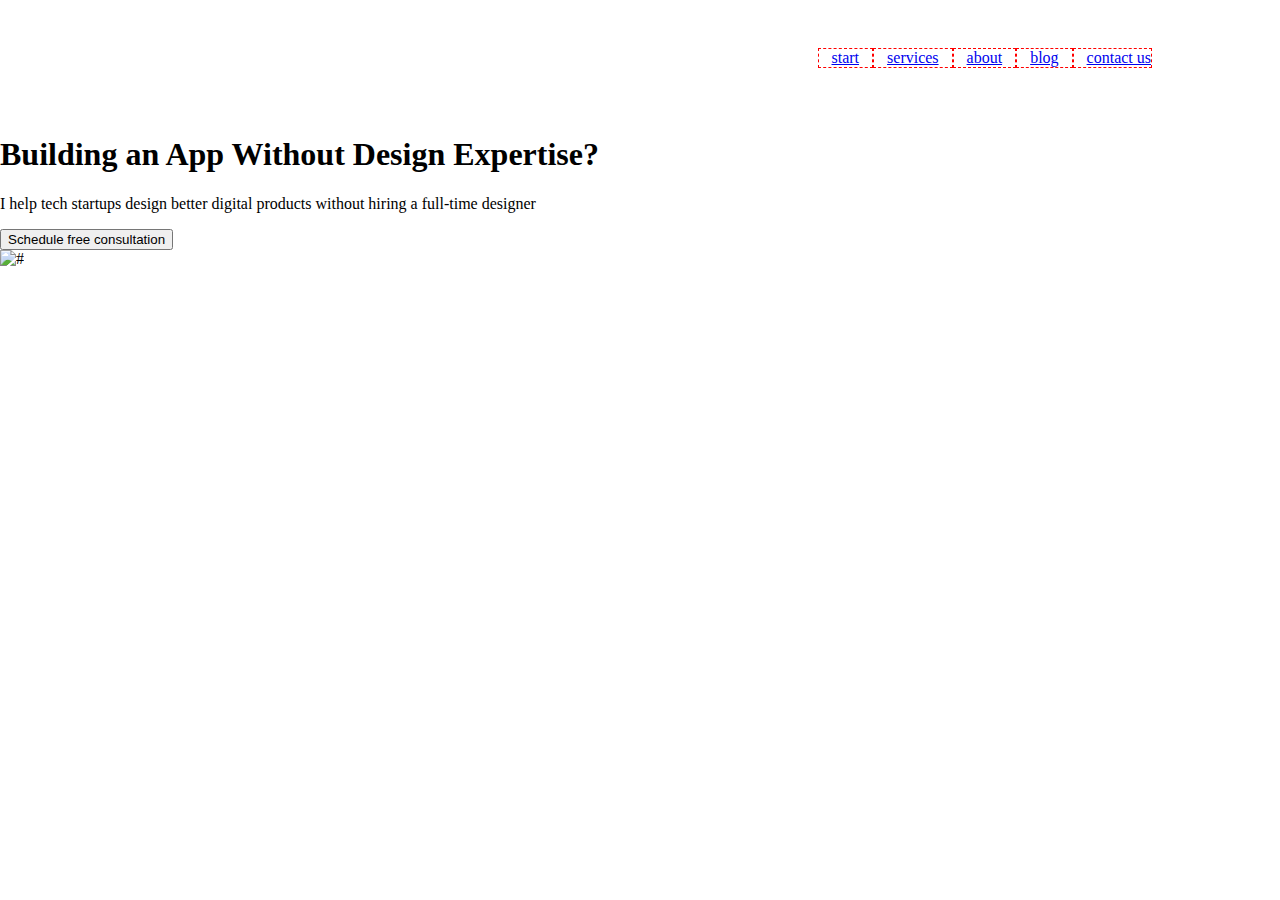
==== index.html @ 3394af83 "добавила логотип" ====
<!DOCTYPE html>
<html>
<head>
    <meta charset="utf-8">
    <title>Мой первый сайт</title>
    <link rel="stylesheet"href="https://fonts.googleapis.com/css2?family=Roboto&display=swap" rel="stylesheet">
    <link rel="stylesheet"href="fonts.css">
    <link rel="stylesheet"href="style.css">
</head>
<body>
  <div class="wramper">
    <header class="header">
      <!--div class="logo">app.creation</div-->
      <div class="logo"></div>
      <nav class="menu">
          <a class="menu__item" href="#">start</a>
          <a class="menu__item" href="#">services</a>
          <a class="menu__item" href="#">about</a>
          <a class="menu__item" href="#">blog</a>
          <a class="menu__item" href="#">contact us</a>
      </nav>
    </header>
  </div>
    <section class="main-section">
      <main class="main-content">
        <h1 class="main-content__title">Building an App Without Design Expertise?</h1>
        <p class="main-content__discription">I help tech startups design better digital products without hiring a full-time designer</p>
        <button class="main-content__button">Schedule free consultation</button>
      </main>
      <div class="image-content">
        <img class="image-content__image" src="#" alt="#">
      </div>
    </section>
</body>
</html>
---- style.css ----
.title {
  font-family: Roboto;
}
body {
  margin: 0;
}
.wramper {
  margin: auto;
  width: 80%;
}
.logo,.menu {
  display: inline-block;
}
.header {
  padding: 40px 0;
  display: flex;
  justify-content: space-between;
}
.logo {
  //padding: 40px 0;
  //font: bold 24px/31px pt_serif, arial, helvetica, sans-serif;
  width: 190px;
  height: 35px;
  background: url('img/logo.svg')
}
.menu {
  display: flex;
  align-items: center;
}
.menu__item {
  padding: 0 13px;
  border: dashed 1px red;
}
.menu__item:last-child {
  padding-right: 0;
}
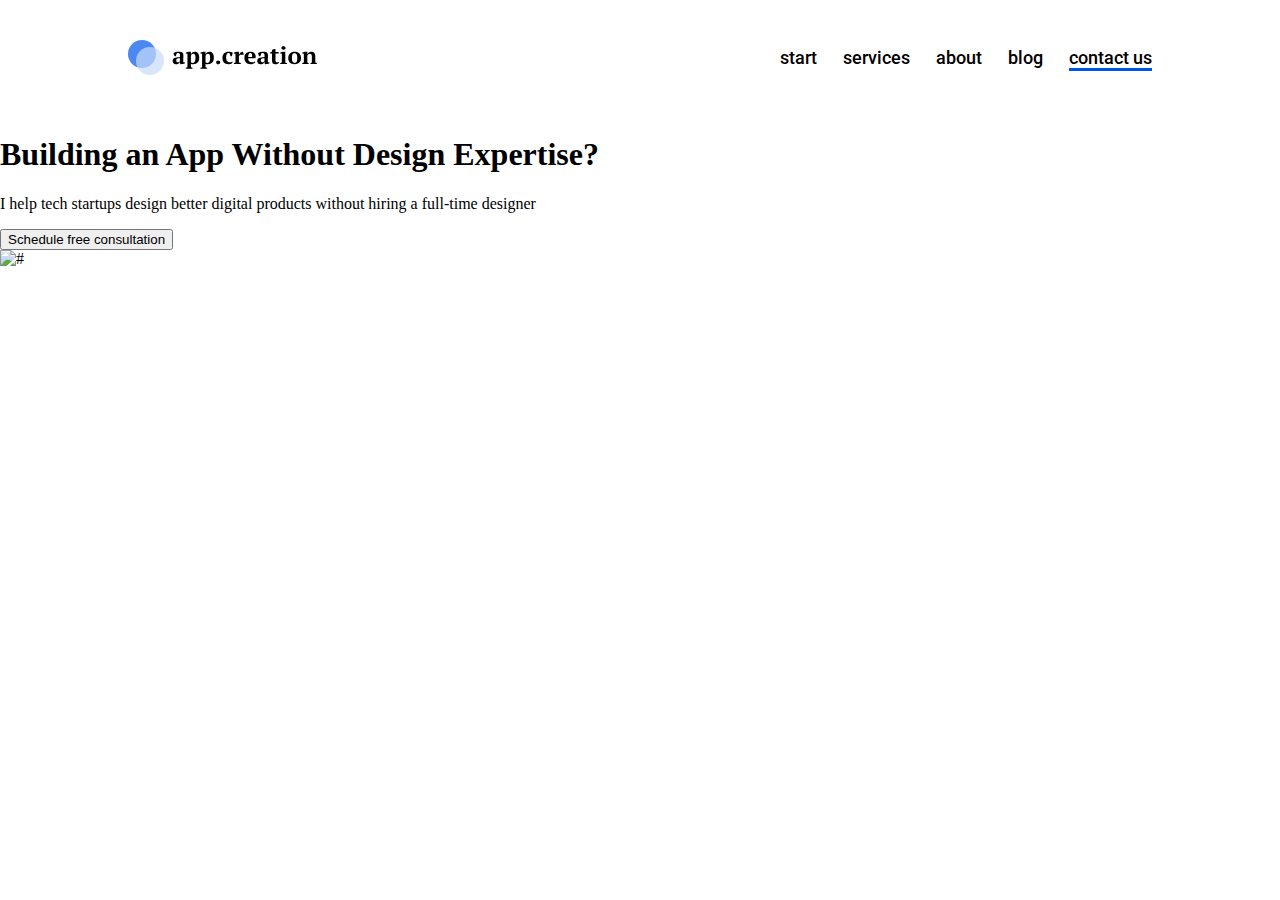
==== commit 6302b017: "создала меню сайта" ====
--- a/index.html
+++ b/index.html
@@ -5,6 +5,7 @@
     <title>Мой первый сайт</title>
     <link rel="stylesheet"href="https://fonts.googleapis.com/css2?family=Roboto&display=swap" rel="stylesheet">
     <link rel="stylesheet"href="fonts.css">
+    <link rel="stylesheet"href="font-roboto.css">
     <link rel="stylesheet"href="style.css">
 </head>
 <body>
@@ -17,7 +18,7 @@
           <a class="menu__item" href="#">services</a>
           <a class="menu__item" href="#">about</a>
           <a class="menu__item" href="#">blog</a>
-          <a class="menu__item" href="#">contact us</a>
+          <a class="menu__item menu__item_activ" href="#">contact us</a>
       </nav>
     </header>
   </div>
--- a/fonts.css
+++ b/fonts.css
@@ -0,0 +1,44 @@
+/*! Generated by Font Squirrel (https://www.fontsquirrel.com) on December 7, 2020 */
+
+
+
+@font-face {
+    font-family: 'pt_serifbold';
+    src: url('fonts/ptserif-bold-webfont.woff') format('woff');
+    font-weight: normal;
+    font-style: normal;
+
+}
+
+
+
+
+@font-face {
+    font-family: 'pt_serifbold_italic';
+    src: url('fonts/ptserif-bolditalic-webfont.woff') format('woff');
+    font-weight: normal;
+    font-style: normal;
+
+}
+
+
+
+
+@font-face {
+    font-family: 'pt_serifitalic';
+    src: url('fonts/ptserif-italic-webfont.woff') format('woff');
+    font-weight: normal;
+    font-style: normal;
+
+}
+
+
+
+
+@font-face {
+    font-family: 'pt_serif';
+    src: url('fonts/ptserif-regular-webfont.woff') format('woff');
+    font-weight: normal;
+    font-style: normal;
+
+}
--- a/font-roboto.css
+++ b/font-roboto.css
@@ -0,0 +1,132 @@
+/*! Generated by Font Squirrel (https://www.fontsquirrel.com) on December 14, 2020 */
+
+
+
+@font-face {
+    font-family: 'robotoblack';
+    src: url('roboto-black-webfont.woff') format('woff');
+    font-weight: normal;
+    font-style: normal;
+
+}
+
+
+
+
+@font-face {
+    font-family: 'robotoblack_italic';
+    src: url('roboto-blackitalic-webfont.woff') format('woff');
+    font-weight: normal;
+    font-style: normal;
+
+}
+
+
+
+
+@font-face {
+    font-family: 'robotobold';
+    src: url('roboto-bold-webfont.woff') format('woff');
+    font-weight: normal;
+    font-style: normal;
+
+}
+
+
+
+
+@font-face {
+    font-family: 'robotobold_italic';
+    src: url('roboto-bolditalic-webfont.woff') format('woff');
+    font-weight: normal;
+    font-style: normal;
+
+}
+
+
+
+
+@font-face {
+    font-family: 'robotoitalic';
+    src: url('roboto-italic-webfont.woff') format('woff');
+    font-weight: normal;
+    font-style: normal;
+
+}
+
+
+
+
+@font-face {
+    font-family: 'robotolight_italic';
+    src: url('roboto-lightitalic-webfont.woff') format('woff');
+    font-weight: normal;
+    font-style: normal;
+
+}
+
+
+
+
+@font-face {
+    font-family: 'robotolight';
+    src: url('roboto-light-webfont.woff') format('woff');
+    font-weight: normal;
+    font-style: normal;
+
+}
+
+
+
+
+@font-face {
+    font-family: 'robotomedium';
+    src: url('roboto-medium-webfont.woff') format('woff');
+    font-weight: normal;
+    font-style: normal;
+
+}
+
+
+
+
+@font-face {
+    font-family: 'robotomedium_italic';
+    src: url('roboto-mediumitalic-webfont.woff') format('woff');
+    font-weight: normal;
+    font-style: normal;
+
+}
+
+
+
+
+@font-face {
+    font-family: 'roboto';
+    src: url('roboto-regular-webfont.woff') format('woff');
+    font-weight: normal;
+    font-style: normal;
+
+}
+
+
+
+
+@font-face {
+    font-family: 'robotothin';
+    src: url('roboto-thin-webfont.woff') format('woff');
+    font-weight: normal;
+    font-style: normal;
+
+}
+
+
+
+
+@font-face {
+    font-family: 'robotothin_italic';
+    src: url('roboto-thinitalic-webfont.woff') format('woff');
+    font-weight: normal;
+    font-style: normal;
+
+}
--- a/style.css
+++ b/style.css
@@ -28,9 +28,28 @@
   align-items: center;
 }
 .menu__item {
-  padding: 0 13px;
-  border: dashed 1px red;
+  position: relative;
+  margin-right: 26px;
+  font: 500 18px/21px roboto,arial, helvetica, sans-serif;
+  color: #000;
+  text-decoration: none;
+}
+.menu__item_activ::after{
+  position: absolute;
+  display: block;
+  content: "";
+  left: 0;
+  width: 100%;
+  height: 3px;
+  background: #0056EC;
+  transition: opacity 0.5s
+}
+.menu__item:hover{
+  opacity: 0.5;
+}
+.menu__item:hover:after,.menu__item_activ:after{
+  opacity: 1;
 }
 .menu__item:last-child {
-  padding-right: 0;
+  margin-right: 0;
 }
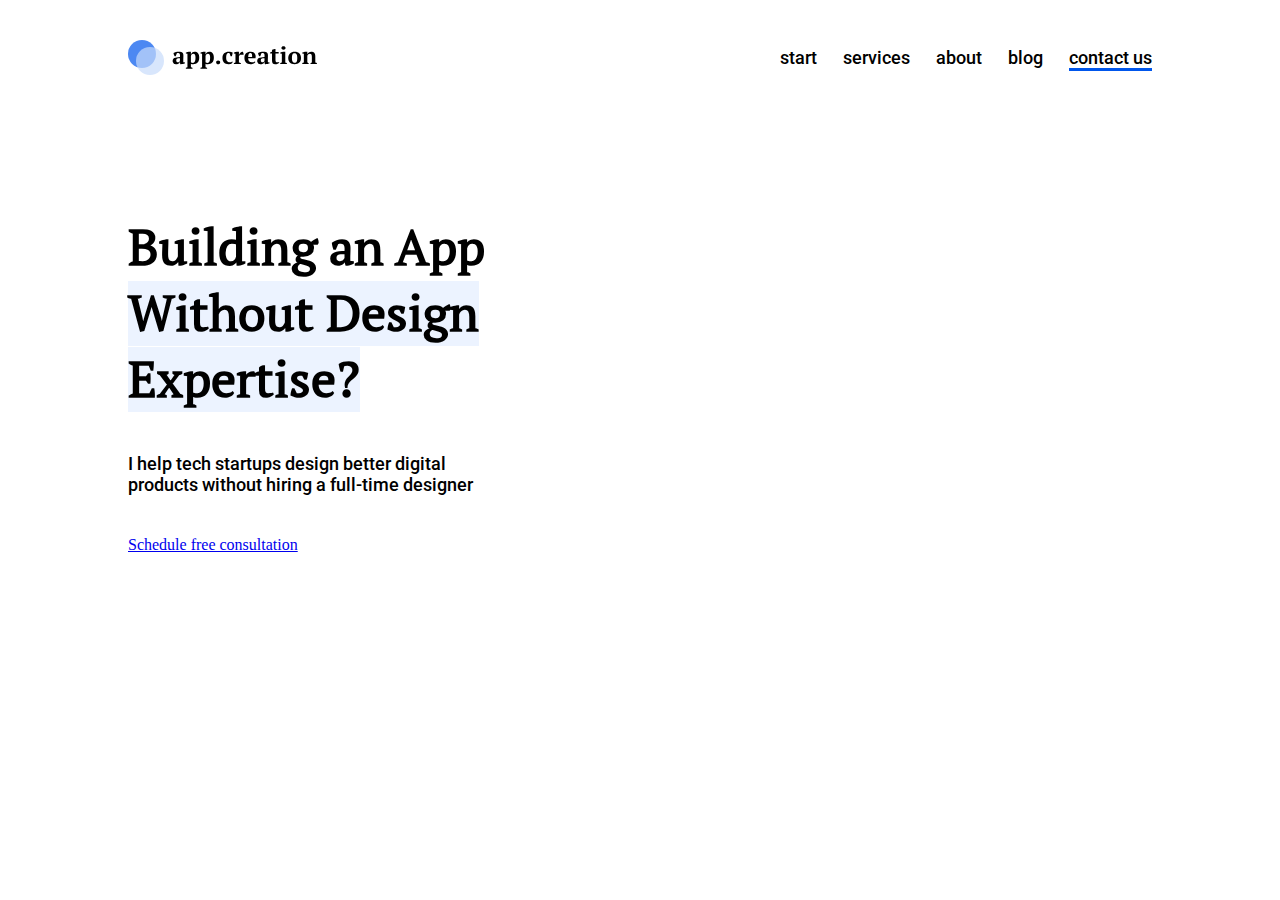
==== commit e6fea49c: "Написала стили для основного блока" ====
--- a/index.html
+++ b/index.html
@@ -21,16 +21,18 @@
           <a class="menu__item menu__item_activ" href="#">contact us</a>
       </nav>
     </header>
+    <section class="main">
+        <h1 class="main__title">
+          Building an App
+          <span class="main__title-text_highlight">
+            Without Design Expertise?
+          </span>
+        </h1>
+        <p class="main__subtitle">I help tech startups design better digital products without hiring a full-time designer</p>
+        <a class="main__button" href="#">
+          Schedule free consultation
+        </a>
+    </section>
   </div>
-    <section class="main-section">
-      <main class="main-content">
-        <h1 class="main-content__title">Building an App Without Design Expertise?</h1>
-        <p class="main-content__discription">I help tech startups design better digital products without hiring a full-time designer</p>
-        <button class="main-content__button">Schedule free consultation</button>
-      </main>
-      <div class="image-content">
-        <img class="image-content__image" src="#" alt="#">
-      </div>
-    </section>
 </body>
 </html>
--- a/style.css
+++ b/style.css
@@ -12,6 +12,7 @@
   display: inline-block;
 }
 .header {
+  margin-bottom: 100px;
   padding: 40px 0;
   display: flex;
   justify-content: space-between;
@@ -53,3 +54,31 @@
 .menu__item:last-child {
   margin-right: 0;
 }
+.main {
+  padding: 0 63% 100px 0;
+  background: top right no-repeat url(img/main.svg);
+}
+.main__title {
+  font: bold 50px/66px pt_serif, arial, helvetica, sans-serif;
+  margin: 0 0 40px 0;
+}
+.main__title-text_highlight {
+  background: #ECF3FF;
+}
+.main__subtitle {
+  margin: 0 0 41px 0;
+  font: 500 18px/21px roboto,arial, helvetica, sans-serif;
+}
+.main__botton {
+  display: inline-block;
+  padding: 14px 16px;
+  color: #FFFFFF;
+  background: #0056EC
+  font: 500 14px/16px roboto,arial, helvetica, sans-serif;
+  text-decoration: none;
+  border-radius: 4px;
+  transition: opacity .5s;
+}
+.main__botton:hover{
+  opacity:.5;
+}
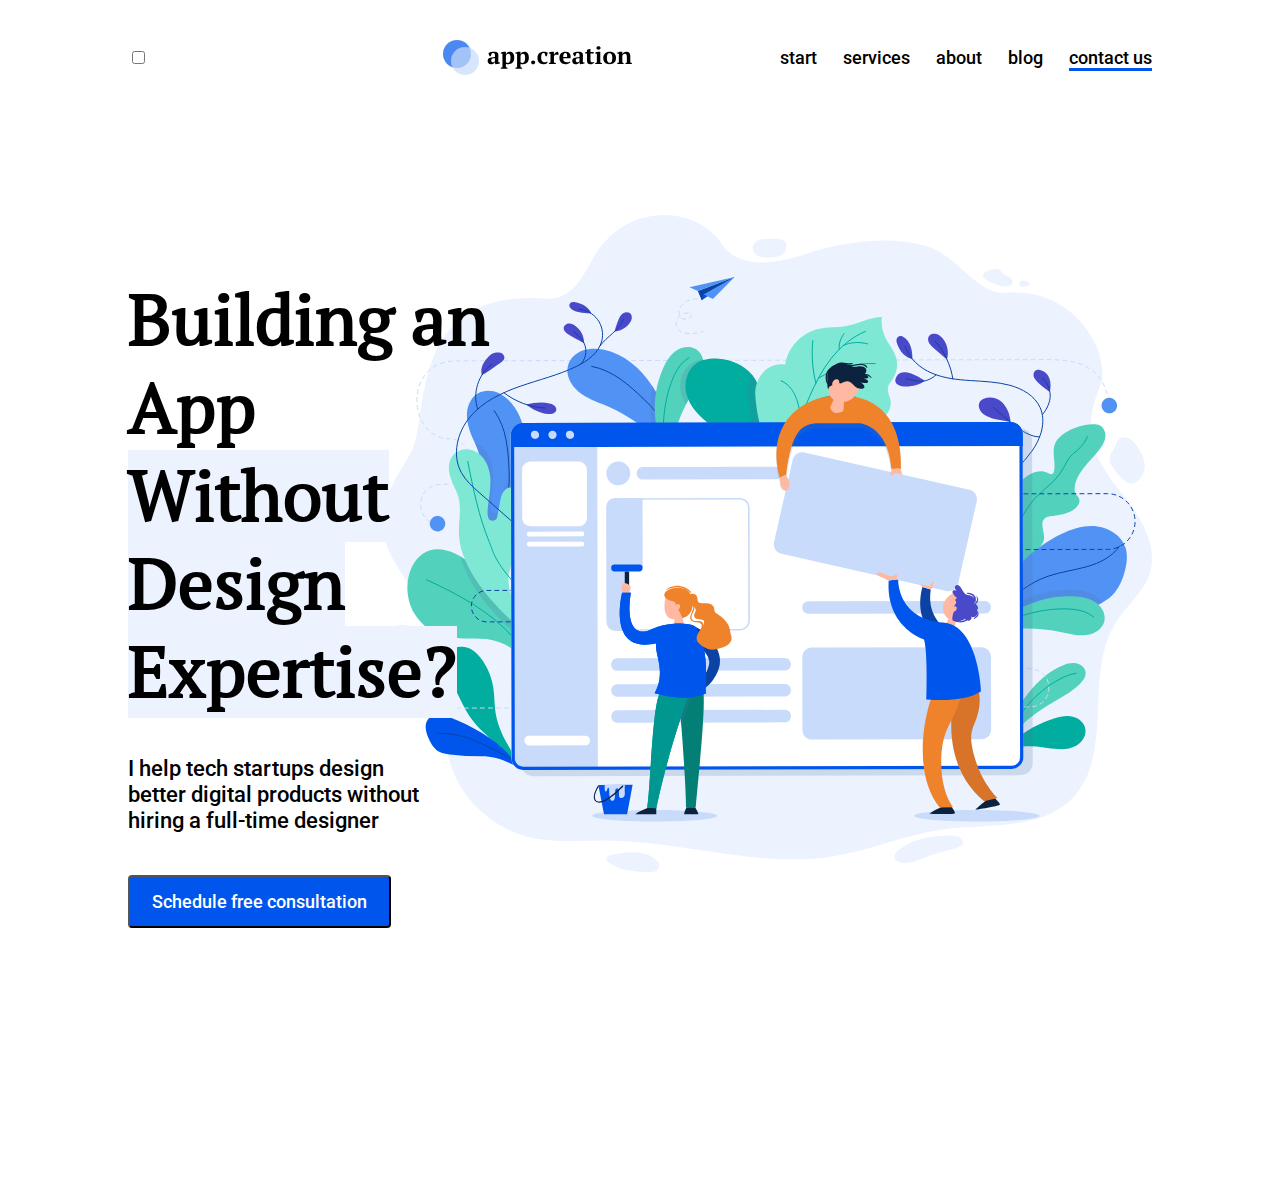
==== commit 4f76a2e4: "адаптировала под телефон" ====
--- a/index.html
+++ b/index.html
@@ -2,6 +2,7 @@
 <html>
 <head>
     <meta charset="utf-8">
+    <meta name="viewport" content="width=device-width, initial-scale=1">
     <title>Мой первый сайт</title>
     <link rel="stylesheet"href="https://fonts.googleapis.com/css2?family=Roboto&display=swap" rel="stylesheet">
     <link rel="stylesheet"href="fonts.css">
@@ -11,6 +12,10 @@
 <body>
   <div class="wramper">
     <header class="header">
+     <input type="checkbox" id="checkbox"/>
+     <label class="menu__btn" for="checkbox">
+       <span></span>
+     </label>
       <!--div class="logo">app.creation</div-->
       <div class="logo"></div>
       <nav class="menu">
@@ -28,10 +33,10 @@
             Without Design Expertise?
           </span>
         </h1>
-        <p class="main__subtitle">I help tech startups design better digital products without hiring a full-time designer</p>
-        <a class="main__button" href="#">
+        <p class="main__subtitle">I help tech startups design better digital products without hiring a&nbsp;full-time designer</p>
+        <button class="main__botton" href="#">
           Schedule free consultation
-        </a>
+        </button>
     </section>
   </div>
 </body>
--- a/style.css
+++ b/style.css
@@ -55,26 +55,26 @@
   margin-right: 0;
 }
 .main {
-  padding: 0 63% 100px 0;
-  background: top right no-repeat url(img/main.svg);
+  padding: 6% 63% 263px 0;
+  background: top right no-repeat url(img/mainimg.svg);
 }
 .main__title {
-  font: bold 50px/66px pt_serif, arial, helvetica, sans-serif;
+  font: bold 71px/88px pt_serif, arial, helvetica, sans-serif;
   margin: 0 0 40px 0;
 }
 .main__title-text_highlight {
   background: #ECF3FF;
 }
 .main__subtitle {
-  margin: 0 0 41px 0;
-  font: 500 18px/21px roboto,arial, helvetica, sans-serif;
+  margin: 0 16% 41px 0;
+  font: 500 22px/26px roboto,arial, helvetica, sans-serif;
 }
 .main__botton {
   display: inline-block;
-  padding: 14px 16px;
-  color: #FFFFFF;
-  background: #0056EC
-  font: 500 14px/16px roboto,arial, helvetica, sans-serif;
+  font: 500 18px/21px roboto,arial, helvetica, sans-serif;
+  color: #FFF;
+  background: #0056EC;
+  padding: 14px 22px;
   text-decoration: none;
   border-radius: 4px;
   transition: opacity .5s;
@@ -82,3 +82,107 @@
 .main__botton:hover{
   opacity:.5;
 }
+@media (max-width:360px) {
+  .menu {
+    display: none;
+  }
+  .header {
+    margin-bottom: 28px;
+  }
+  .main {
+    text-align: center;
+    padding: 74% 0 0;
+    background-size: 74%;
+    background-position: top center;
+  }
+  .main__title {
+    font: bold 30px/39px pt_serif, arial, helvetica, sans-serif;
+    margin-bottom: 44px;
+  }
+  .main__title {
+    font: bold 71px/88px pt_serif, arial, helvetica, sans-serif;
+    margin: 0 0 40px 0;
+  }
+  .main__subtitle {
+    margin-bottom: 25px;
+    font: 500 16px/19px roboto,arial, helvetica, sans-serif;
+  }
+  .main__botton {
+    font: 500 14px/16px roboto,arial, helvetica, sans-serif;
+  }
+  #checkbox {
+    opacity: 0;
+  }
+  #checkbox:checked ~ .menu__btn > span {
+    transform: rotate(45deg);
+  }
+  #checkbox:checked ~ .menu__btn > span::before {
+    top: 0;
+    transform: rotate(0);
+  }
+  #checkbox:checked ~ .menu__btn > span::after {
+    top: 0;
+    transform: rotate(90deg);
+  }
+  #checkbox:checked ~ .menu__box {
+    visibility: visible;
+    left: 0;
+  }
+  .menu__btn {
+    display: flex;
+    align-items: center;
+    position: fixed;
+    top: 20px;
+    left: 20px;
+    width: 26px;
+    height: 26px;
+    cursor: pointer;
+    z-index: 1;
+  }
+  .menu__btn > span,
+  .menu__btn > span::before,
+  .menu__btn > span::after {
+    display: block;
+    position: absolute;
+    width: 100%;
+    height: 2px;
+    background-color: #616161;
+    transition-duration: .25s;
+  }
+  .menu__btn > span::before {
+    content: '';
+    top: -8px;
+  }
+  .menu__btn > span::after {
+    content: '';
+    top: 8px;
+  }
+  .menu {
+    display: block;
+    position: fixed;
+    visibility: hidden;
+    top: 0;
+    left: -100%;
+    width: 300px;
+    height: 100%;
+    margin: 0;
+    padding: 80px 0;
+    list-style: none;
+    background-color: #ECEFF1;
+    box-shadow: 1px 0px 6px rgba(0, 0, 0, .2);
+    transition-duration: .25s;
+  }
+  .menu__item {
+    display: block;
+    padding: 12px 24px;
+    color: #333;
+    font-family: 'Roboto', sans-serif;
+    font-size: 20px;
+    font-weight: 600;
+    text-decoration: none;
+    transition-duration: .25s;
+  }
+  .menu__item:hover {
+    background-color: #CFD8DC;
+  }
+}
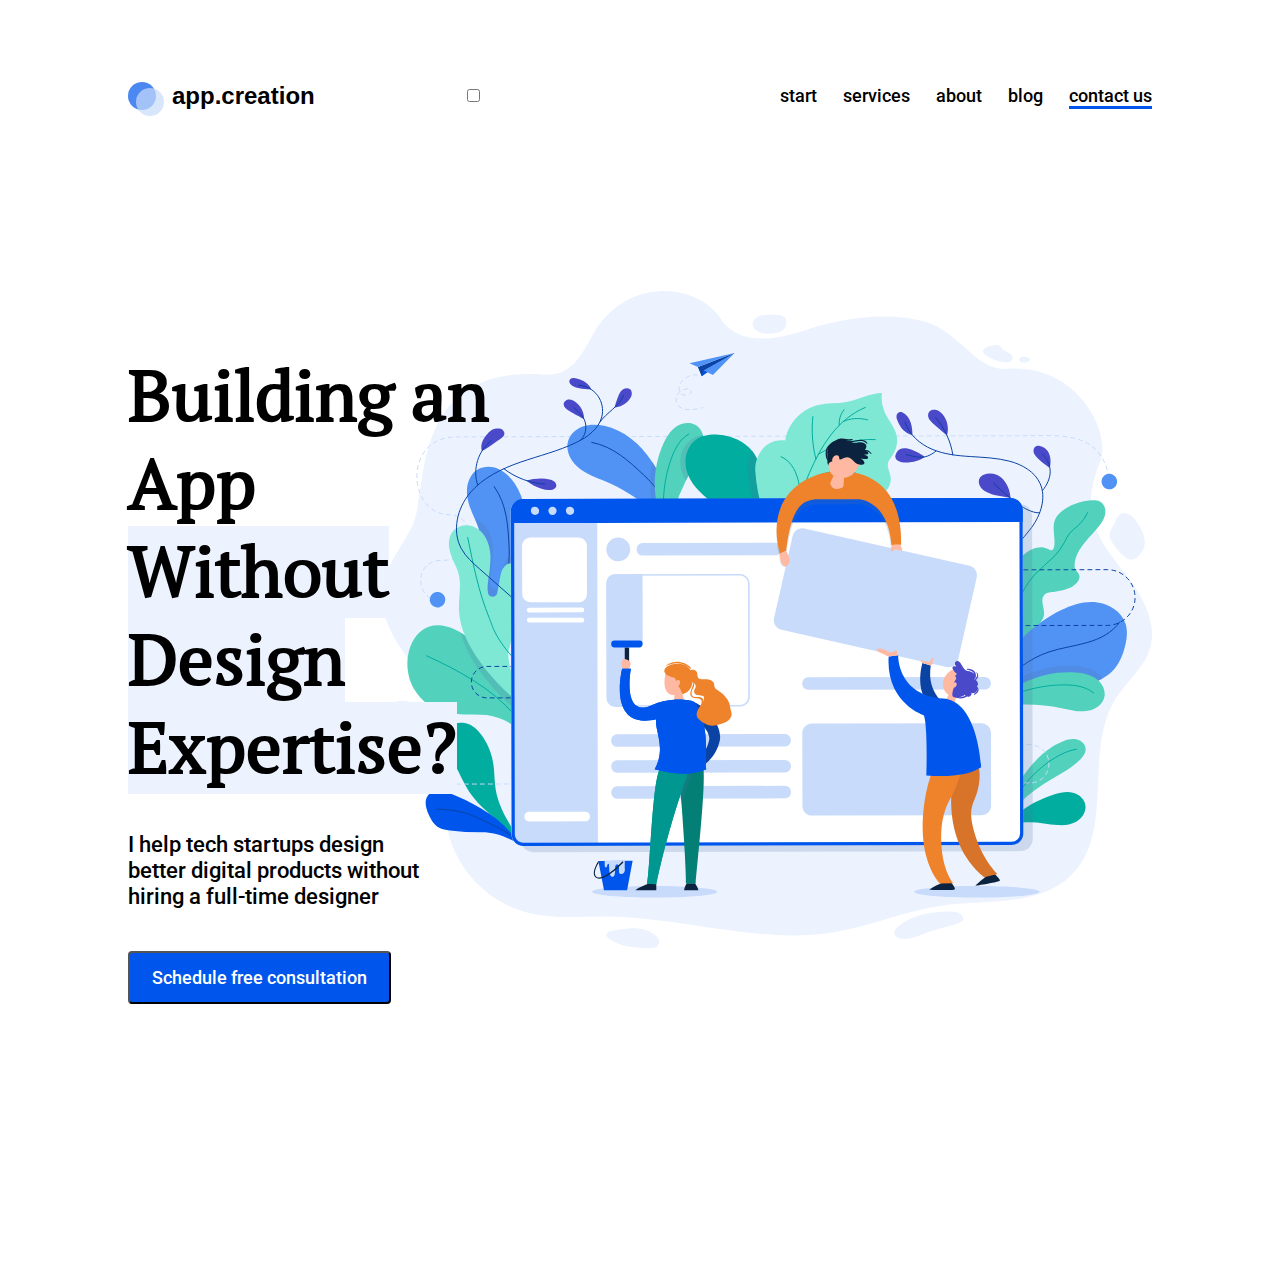
==== commit d9e3657d: "адаптация под телефон" ====
--- a/index.html
+++ b/index.html
@@ -1,7 +1,7 @@
 <!DOCTYPE html>
 <html>
 <head>
-    <meta charset="utf-8">
+    <meta charset="UTF-8">
     <meta name="viewport" content="width=device-width, initial-scale=1">
     <title>Мой первый сайт</title>
     <link rel="stylesheet"href="https://fonts.googleapis.com/css2?family=Roboto&display=swap" rel="stylesheet">
@@ -12,12 +12,15 @@
 <body>
   <div class="wramper">
     <header class="header">
+      <div class="logo">
+                <div class="logo__circle logo__circle_color_dark-blue"></div>
+                <div class="logo__circle logo__circle_color_blue"></div>
+                app.creation
+            </div>
      <input type="checkbox" id="checkbox"/>
      <label class="menu__btn" for="checkbox">
        <span></span>
      </label>
-      <!--div class="logo">app.creation</div-->
-      <div class="logo"></div>
       <nav class="menu">
           <a class="menu__item" href="#">start</a>
           <a class="menu__item" href="#">services</a>
--- a/style.css
+++ b/style.css
@@ -18,11 +18,31 @@
   justify-content: space-between;
 }
 .logo {
-  //padding: 40px 0;
-  //font: bold 24px/31px pt_serif, arial, helvetica, sans-serif;
-  width: 190px;
-  height: 35px;
-  background: url('img/logo.svg')
+  position: relative;
+  padding: 40px 0;
+  padding-left: 44px;
+  font-family: "PT Serif", arial, helvetica, 'sans-serif';;
+  font-weight: bold;
+  font-size: 24px;
+  line-height: 31px;
+}
+.logo__circle {
+  position: absolute;
+  left: 0;
+  top: 50%;
+  transform: translateY(-50%);
+  width: 28px;
+  height: 28px;
+  border-radius: 50%;
+  opacity: .7;
+}
+  .logo__circle_color_blue {
+  left: 8px;
+  top: 56%;
+  background: #C8DBFB;
+}
+  .logo__circle_color_dark-blue {
+  background: #0056EC;
 }
 .menu {
   display: flex;
@@ -82,32 +102,43 @@
 .main__botton:hover{
   opacity:.5;
 }
-@media (max-width:360px) {
+@media (max-width: 375px) {
+  .header{
+    padding: 10px 0 20px 0;
+    margin-bottom: 0
+  }
+  .logo {
+    padding: 0 0 16px 44px;
+    background-color:rgba(0,0,0,0);
+  }
+  .logo__circle {
+    top: 46%;
+  }
+  .logo__circle_color_blue {
+    top: 55%;
+  }
+  #app.creation {
+    opacity: 0;
+  }
   .menu {
     display: none;
-  }
-  .header {
-    margin-bottom: 28px;
   }
   .main {
     text-align: center;
     padding: 74% 0 0;
-    background-size: 74%;
+    background-size: 84%;
     background-position: top center;
   }
   .main__title {
     font: bold 30px/39px pt_serif, arial, helvetica, sans-serif;
-    margin-bottom: 44px;
-  }
-  .main__title {
-    font: bold 71px/88px pt_serif, arial, helvetica, sans-serif;
-    margin: 0 0 40px 0;
+    margin-bottom: 34px;
   }
   .main__subtitle {
-    margin-bottom: 25px;
-    font: 500 16px/19px roboto,arial, helvetica, sans-serif;
+    margin: 0 0 23px 0;
+    font: 500 16px/20px roboto,arial, helvetica, sans-serif;
   }
   .main__botton {
+    padding: 14px 20px;
     font: 500 14px/16px roboto,arial, helvetica, sans-serif;
   }
   #checkbox {
@@ -133,7 +164,7 @@
     align-items: center;
     position: fixed;
     top: 20px;
-    left: 20px;
+    left: 310px;
     width: 26px;
     height: 26px;
     cursor: pointer;
@@ -182,6 +213,19 @@
     text-decoration: none;
     transition-duration: .25s;
   }
+  .menu__item_active::after {
+  background: #FFF;
+}
+  .menu__item:nth-child(3) {
+    padding: 14px 30px 14px 24px;
+    margin-right: 0;
+  }
+  .menu__item:nth-child(4) {
+    padding: 12px 30px 14px 26px;
+  }
+  .menu__item:last-child {
+    padding: 10px 30px 14px 24px;
+  }
   .menu__item:hover {
     background-color: #CFD8DC;
   }
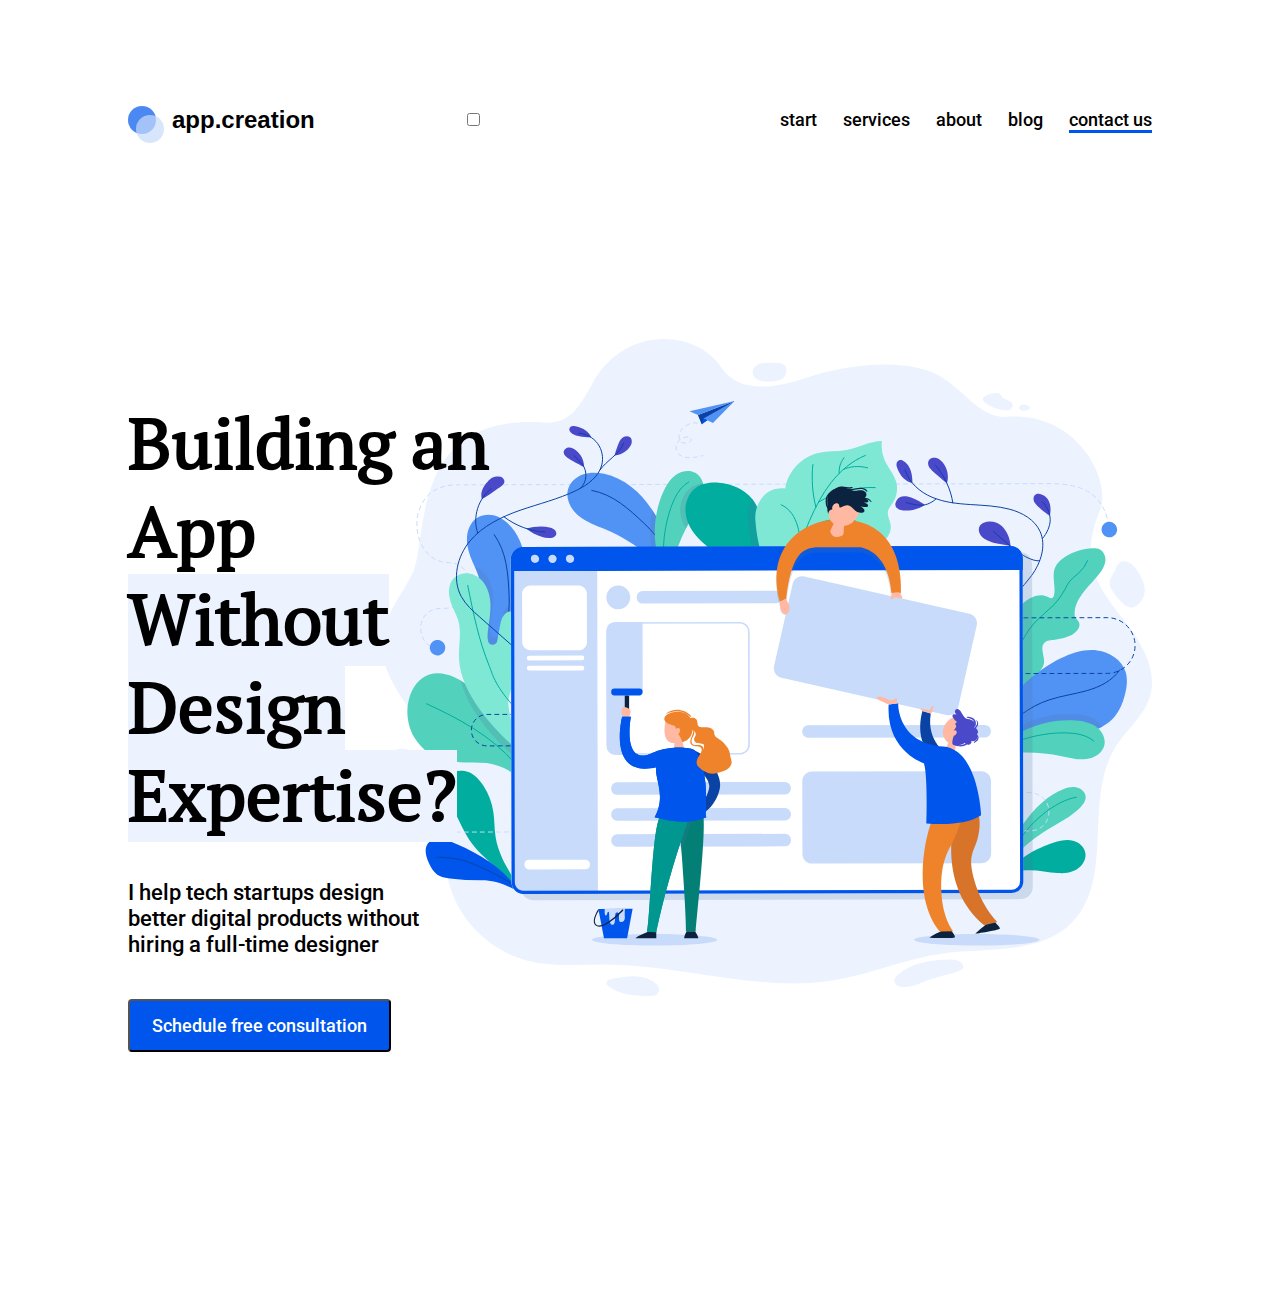
==== commit 63d77769: "адаптировала сайт под размер 375px" ====
--- a/index.html
+++ b/index.html
@@ -15,7 +15,7 @@
       <div class="logo">
                 <div class="logo__circle logo__circle_color_dark-blue"></div>
                 <div class="logo__circle logo__circle_color_blue"></div>
-                app.creation
+                <p class="logo__text">app.creation</p>
             </div>
      <input type="checkbox" id="checkbox"/>
      <label class="menu__btn" for="checkbox">
--- a/style.css
+++ b/style.css
@@ -108,17 +108,16 @@
     margin-bottom: 0
   }
   .logo {
-    padding: 0 0 16px 44px;
-    background-color:rgba(0,0,0,0);
+    padding: 0 0 46px 44px;
+  }
+  .logo__text {
+    display: none;
   }
   .logo__circle {
     top: 46%;
   }
   .logo__circle_color_blue {
     top: 55%;
-  }
-  #app.creation {
-    opacity: 0;
   }
   .menu {
     display: none;
